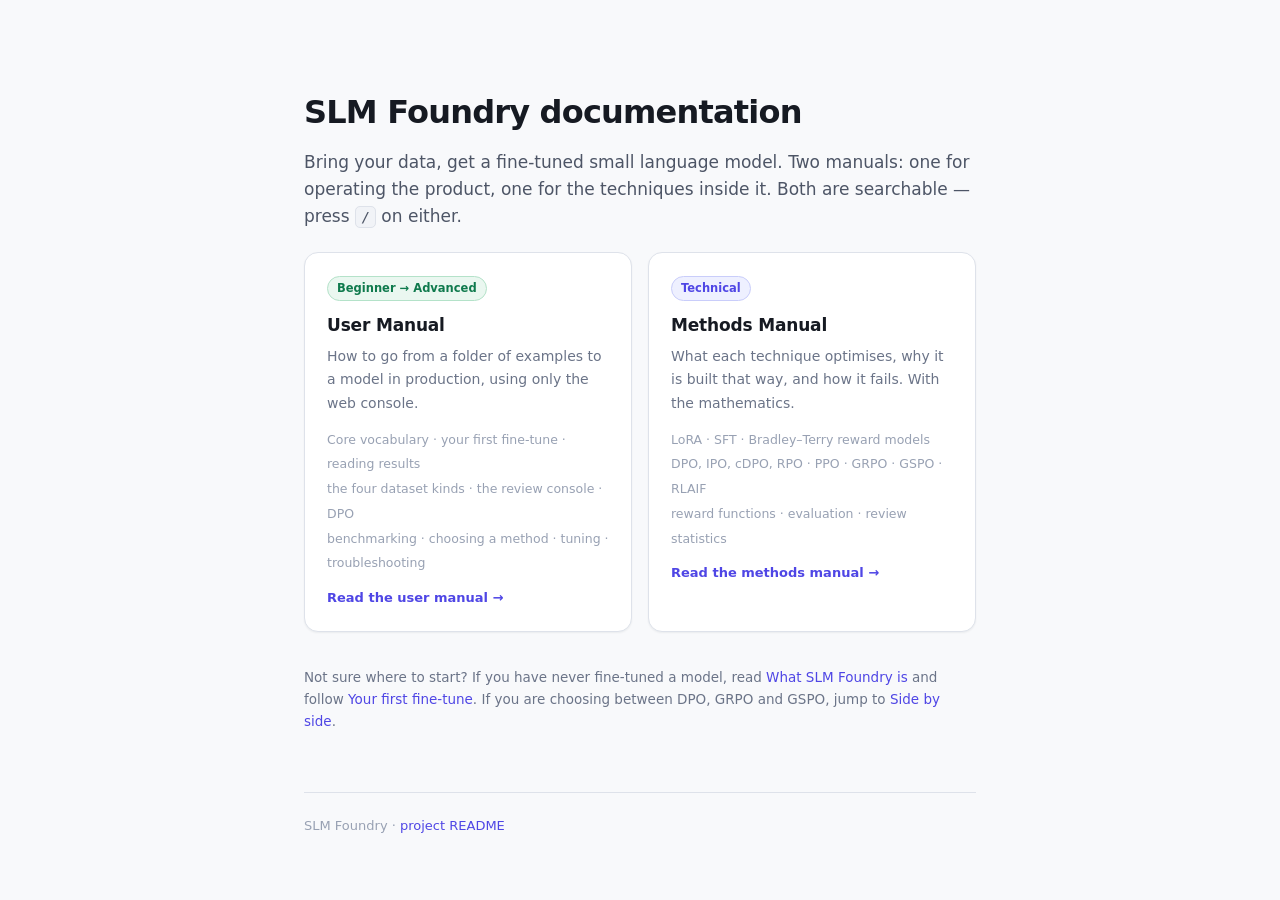
==== docs/index.html @ e9a1e12a "Add searchable user and methods manuals Two HTML manuals under docs/, sharing one stylesheet and one" ====
<!DOCTYPE html>
<html lang="en">
<head>
<meta charset="utf-8">
<meta name="viewport" content="width=device-width, initial-scale=1">
<title>SLM Foundry — Documentation</title>
<link rel="stylesheet" href="manual.css">
<style>
  .hero { max-width: 720px; margin: 0 auto; padding: 70px 24px 40px; }
  .cards { display: grid; grid-template-columns: repeat(2, minmax(0,1fr)); gap: 16px; }
  @media (max-width: 720px) { .cards { grid-template-columns: minmax(0,1fr); } }
  .card {
    display: block; padding: 22px; text-decoration: none; color: inherit;
    background: var(--surface); border: 1px solid var(--border);
    border-radius: var(--radius); box-shadow: var(--shadow-sm);
    transition: border-color .12s, transform .08s;
  }
  .card:hover { border-color: var(--accent); transform: translateY(-2px); text-decoration: none; }
  .card h3 { margin: 10px 0 6px; }
  .card p { color: var(--text-3); font-size: 14px; margin: 0 0 12px; }
  .card .in { font-size: 12.5px; color: var(--text-4); line-height: 1.7; }
  .card .go { color: var(--accent); font-size: 13px; font-weight: 560; margin-top: 12px; display: block; }
</style>
</head>
<body>
<div class="hero">
  <span class="mark" aria-hidden="true" style="width:38px;height:38px;border-radius:11px"></span>
  <h1 style="margin-top:16px">SLM Foundry documentation</h1>
  <p class="lede">
    Bring your data, get a fine-tuned small language model. Two manuals: one for
    operating the product, one for the techniques inside it. Both are searchable —
    press <code>/</code> on either.
  </p>

  <div class="cards">
    <a class="card" href="user-manual.html">
      <span class="chip beginner">Beginner → Advanced</span>
      <h3>User Manual</h3>
      <p>How to go from a folder of examples to a model in production, using only
         the web console.</p>
      <span class="in">
        Core vocabulary · your first fine-tune · reading results<br>
        the four dataset kinds · the review console · DPO<br>
        benchmarking · choosing a method · tuning · troubleshooting
      </span>
      <span class="go">Read the user manual →</span>
    </a>

    <a class="card" href="methods.html">
      <span class="chip advanced">Technical</span>
      <h3>Methods Manual</h3>
      <p>What each technique optimises, why it is built that way, and how it fails.
         With the mathematics.</p>
      <span class="in">
        LoRA · SFT · Bradley–Terry reward models<br>
        DPO, IPO, cDPO, RPO · PPO · GRPO · GSPO · RLAIF<br>
        reward functions · evaluation · review statistics
      </span>
      <span class="go">Read the methods manual →</span>
    </a>
  </div>

  <p style="margin-top:34px;font-size:13.5px;color:var(--text-3)">
    Not sure where to start? If you have never fine-tuned a model, read
    <a href="user-manual.html#what-is-it">What SLM Foundry is</a> and follow
    <a href="user-manual.html#first-run">Your first fine-tune</a>. If you are
    choosing between DPO, GRPO and GSPO, jump to
    <a href="methods.html#comparison">Side by side</a>.
  </p>

  <footer>SLM Foundry · <a href="../README.md">project README</a></footer>
</div>
</body>
</html>
---- docs/manual.css ----
/* SLM Foundry manuals — shared design system.
 *
 * Long-form reading, not a dashboard: a measured column, generous line height,
 * and colour reserved for the three things that must never be skimmed past —
 * a warning, a definition, and a piece of maths.
 */

:root {
  --n0:#ffffff; --n25:#fcfcfd; --n50:#f8f9fb; --n100:#f1f3f7; --n150:#e8ebf1;
  --n200:#dee2ea; --n300:#c6ccd8; --n400:#98a1b3; --n500:#6b7488;
  --n600:#4d5566; --n700:#353c4a; --n800:#242a35; --n900:#161a22;

  --bg: var(--n50);
  --surface: var(--n0);
  --surface-2: var(--n25);
  --surface-3: var(--n100);
  --border: var(--n200);
  --border-strong: var(--n300);
  --text: var(--n900);
  --text-2: var(--n600);
  --text-3: var(--n500);
  --text-4: var(--n400);

  --accent:#4f46e5; --accent-hover:#4338ca; --accent-soft:#eef0ff; --accent-border:#c9cdfa;
  --run:#1d6fd0;  --run-soft:#eaf2fd;  --run-border:#bcd8f6;
  --good:#0f7a4d; --good-soft:#eaf7f0; --good-border:#b4e2c9;
  --warn:#a3620a; --warn-soft:#fdf4e6; --warn-border:#f0d7ab;
  --bad:#b42318;  --bad-soft:#fdf0ef;  --bad-border:#f4c8c4;

  --radius:14px; --radius-sm:10px; --radius-xs:7px;
  --shadow-sm:0 1px 2px rgba(22,26,34,.06);
  --shadow:0 1px 3px rgba(22,26,34,.08), 0 6px 18px rgba(22,26,34,.05);
  --shadow-lg:0 12px 40px rgba(22,26,34,.16);

  --mono: ui-monospace, SFMono-Regular, "SF Mono", Menlo, monospace;
  --sans: -apple-system, BlinkMacSystemFont, "Segoe UI", Inter, system-ui, sans-serif;
  --serif: ui-serif, Georgia, "Iowan Old Style", "Times New Roman", serif;

  --sidebar: 268px;
  --topbar: 58px;
  color-scheme: light;
}

@media (prefers-color-scheme: dark) {
  :root:not([data-theme="light"]) {
    color-scheme: dark;
    --n0:#181b22; --n25:#1c1f27; --n50:#131519; --n100:#22262f; --n150:#2a2f39;
    --n200:#333945; --n300:#454c5b; --n400:#6f7889; --n500:#939bab;
    --n600:#b5bcc8; --n700:#d2d7df; --n800:#e6e9ee; --n900:#f4f6f9;
    --accent:#7c78f0; --accent-hover:#8f8bf5; --accent-soft:#242449; --accent-border:#3c3a72;
    --run:#5aa2ee;  --run-soft:#16283c;  --run-border:#264867;
    --good:#48c58c; --good-soft:#0f2b20; --good-border:#1d5138;
    --warn:#e0a94f; --warn-soft:#2e2413; --warn-border:#584318;
    --bad:#f0736a;  --bad-soft:#331a19;  --bad-border:#5e2c28;
    --shadow-sm:0 1px 2px rgba(0,0,0,.4);
    --shadow:0 1px 3px rgba(0,0,0,.45), 0 6px 18px rgba(0,0,0,.3);
    --shadow-lg:0 12px 40px rgba(0,0,0,.55);
  }
}
:root[data-theme="dark"] {
  color-scheme: dark;
  --n0:#181b22; --n25:#1c1f27; --n50:#131519; --n100:#22262f; --n150:#2a2f39;
  --n200:#333945; --n300:#454c5b; --n400:#6f7889; --n500:#939bab;
  --n600:#b5bcc8; --n700:#d2d7df; --n800:#e6e9ee; --n900:#f4f6f9;
  --accent:#7c78f0; --accent-hover:#8f8bf5; --accent-soft:#242449; --accent-border:#3c3a72;
  --run:#5aa2ee;  --run-soft:#16283c;  --run-border:#264867;
  --good:#48c58c; --good-soft:#0f2b20; --good-border:#1d5138;
  --warn:#e0a94f; --warn-soft:#2e2413; --warn-border:#584318;
  --bad:#f0736a;  --bad-soft:#331a19;  --bad-border:#5e2c28;
}

* { box-sizing: border-box; }
html { scroll-behavior: smooth; scroll-padding-top: calc(var(--topbar) + 16px); }
body {
  margin: 0; background: var(--bg); color: var(--text);
  font-family: var(--sans); font-size: 15px; line-height: 1.65;
  -webkit-font-smoothing: antialiased;
}

/* ------------------------------------------------------------------ topbar */
.topbar {
  position: sticky; top: 0; z-index: 60; height: var(--topbar);
  display: flex; align-items: center; gap: 14px; padding: 0 18px;
  background: color-mix(in srgb, var(--surface) 90%, transparent);
  backdrop-filter: blur(10px); border-bottom: 1px solid var(--border);
}
.brand { display: flex; align-items: center; gap: 9px; font-weight: 660;
  letter-spacing: -.02em; white-space: nowrap; }
.brand .doc { font-weight: 400; color: var(--text-4); }
.mark {
  width: 24px; height: 24px; border-radius: 7px; flex: 0 0 24px;
  background: linear-gradient(140deg, var(--accent), var(--run)); position: relative;
}
.mark::after { content:""; position:absolute; inset:6px 6px auto 6px; height:2px;
  border-radius:2px; background:rgba(255,255,255,.9);
  box-shadow:0 4px 0 rgba(255,255,255,.55), 0 8px 0 rgba(255,255,255,.3); }

.search-wrap { margin-left: auto; position: relative; width: min(380px, 42vw); }
.search-wrap input {
  width: 100%; font: inherit; font-size: 13.5px; color: var(--text);
  background: var(--surface-3); border: 1px solid var(--border);
  border-radius: 999px; padding: 7px 34px 7px 34px;
}
.search-wrap input:focus { outline: none; border-color: var(--accent);
  background: var(--surface); box-shadow: 0 0 0 3px var(--accent-soft); }
.search-wrap .icon { position: absolute; left: 12px; top: 50%; transform: translateY(-50%);
  color: var(--text-4); font-size: 13px; pointer-events: none; }
.search-wrap .slash {
  position: absolute; right: 10px; top: 50%; transform: translateY(-50%);
  font-family: var(--mono); font-size: 10.5px; color: var(--text-4);
  border: 1px solid var(--border-strong); border-radius: 4px; padding: 0 5px;
  pointer-events: none;
}
.search-wrap input:focus ~ .slash { display: none; }
.topbar .btn, .docnav a {
  appearance: none; cursor: pointer; font: inherit; font-size: 13px; font-weight: 540;
  padding: 6px 11px; border-radius: var(--radius-xs); text-decoration: none;
  border: 1px solid transparent; background: none; color: var(--text-3);
  white-space: nowrap;
}
.topbar .btn:hover, .docnav a:hover { background: var(--surface-3); color: var(--text); }
.docnav { display: flex; gap: 2px; }
.docnav a.here { background: var(--accent-soft); color: var(--accent); }

/* ------------------------------------------------------------------ layout */
.layout { display: grid; grid-template-columns: var(--sidebar) minmax(0,1fr); }
.toc {
  position: sticky; top: var(--topbar); align-self: start;
  height: calc(100vh - var(--topbar)); overflow-y: auto;
  padding: 20px 12px 60px 18px; border-right: 1px solid var(--border);
}
.toc h4 {
  margin: 18px 0 7px; font-size: 10.5px; text-transform: uppercase;
  letter-spacing: .08em; color: var(--text-4); font-weight: 680;
}
.toc h4:first-child { margin-top: 0; }
.toc a {
  display: block; padding: 4.5px 10px; border-radius: var(--radius-xs);
  color: var(--text-2); text-decoration: none; font-size: 13.5px; line-height: 1.4;
}
.toc a:hover { background: var(--surface-3); color: var(--text); }
.toc a.active { background: var(--accent-soft); color: var(--accent); font-weight: 560; }
.toc a.sub { padding-left: 22px; font-size: 12.5px; color: var(--text-3); }

main { padding: 34px 40px 120px; max-width: 860px; }
@media (max-width: 980px) {
  .layout { grid-template-columns: minmax(0,1fr); }
  .toc { display: none; }
  main { padding: 24px 20px 80px; }
  .search-wrap { width: 200px; }
}

/* --------------------------------------------------------------- typography */
h1 { font-size: 32px; letter-spacing: -.025em; margin: 0 0 10px; font-weight: 680; }
h2 {
  font-size: 23px; letter-spacing: -.02em; margin: 52px 0 14px; font-weight: 660;
  padding-bottom: 9px; border-bottom: 1px solid var(--border);
}
h3 { font-size: 17px; margin: 30px 0 10px; font-weight: 620; letter-spacing: -.01em; }
h4 { font-size: 14.5px; margin: 22px 0 8px; font-weight: 620; color: var(--text-2); }
p { margin: 0 0 14px; }
.lede { font-size: 17px; color: var(--text-2); line-height: 1.6; margin-bottom: 22px; }
ul, ol { margin: 0 0 14px; padding-left: 22px; }
li { margin-bottom: 6px; }
li > ul, li > ol { margin-top: 6px; }
a { color: var(--accent); text-decoration: none; }
a:hover { text-decoration: underline; }
strong { font-weight: 620; }
hr { border: 0; border-top: 1px solid var(--border); margin: 34px 0; }

code {
  font-family: var(--mono); font-size: .875em;
  background: var(--surface-3); border: 1px solid var(--border);
  padding: 1px 5px; border-radius: 5px; white-space: nowrap;
}
pre {
  background: var(--n900); color: #d7dbe4; border-radius: var(--radius-sm);
  padding: 14px 16px; overflow-x: auto; font-family: var(--mono);
  font-size: 12.5px; line-height: 1.6; margin: 0 0 16px;
}
:root[data-theme="dark"] pre { background: #0d0f13; }
@media (prefers-color-scheme: dark) { :root:not([data-theme="light"]) pre { background:#0d0f13; } }
pre code { background: none; border: 0; padding: 0; font-size: inherit;
  color: inherit; white-space: pre; }
pre .c { color: #7f8899; }        /* comment */
pre .k { color: #c39cf5; }        /* keyword */
pre .s { color: #8fd1a8; }        /* string  */
pre .n { color: #f0b26a; }        /* number  */

/* --------------------------------------------------------------- callouts */
.note, .warn-box, .def, .key {
  border: 1px solid var(--border); border-left-width: 3px;
  border-radius: var(--radius-sm); padding: 13px 16px; margin: 0 0 18px;
  background: var(--surface-2); font-size: 14.5px;
}
.note { border-left-color: var(--run); background: var(--run-soft); }
.warn-box { border-left-color: var(--warn); background: var(--warn-soft); border-color: var(--warn-border); }
.key { border-left-color: var(--good); background: var(--good-soft); border-color: var(--good-border); }
.note > :last-child, .warn-box > :last-child, .def > :last-child, .key > :last-child { margin-bottom: 0; }
.note .label, .warn-box .label, .key .label {
  display: block; font-size: 11px; text-transform: uppercase; letter-spacing: .07em;
  font-weight: 700; margin-bottom: 5px;
}
.note .label { color: var(--run); }
.warn-box .label { color: var(--warn); }
.key .label { color: var(--good); }

/* A definition: the plain-language meaning, always in the same shape. */
.def {
  border-left-color: var(--accent); background: var(--accent-soft);
  border-color: var(--accent-border);
}
.def dt {
  font-weight: 660; font-size: 15px; margin-bottom: 3px; color: var(--text);
}
.def dd { margin: 0 0 12px; color: var(--text-2); }
.def dd:last-child { margin-bottom: 0; }
.def .plain { font-style: italic; color: var(--accent); }

/* ------------------------------------------------------------------- maths */
.math {
  font-family: var(--mono); background: var(--surface-2);
  border: 1px solid var(--border); border-radius: var(--radius-sm);
  padding: 14px 18px; margin: 0 0 8px; overflow-x: auto;
  font-size: 13.5px; line-height: 1.9; white-space: pre;
}
.math .var { color: var(--accent); font-style: normal; }
.math-note { font-size: 13px; color: var(--text-3); margin: 0 0 18px; padding-left: 4px; }

/* ------------------------------------------------------------------ tables */
table { width: 100%; border-collapse: collapse; font-size: 14px; margin: 0 0 18px; }
th {
  text-align: left; font-size: 11px; text-transform: uppercase; letter-spacing: .05em;
  color: var(--text-4); font-weight: 680; padding: 9px 12px;
  border-bottom: 1px solid var(--border-strong);
}
td { padding: 10px 12px; border-bottom: 1px solid var(--border); vertical-align: top; }
tbody tr:last-child td { border-bottom: 0; }
td code { white-space: normal; }
.table-wrap { overflow-x: auto; margin-bottom: 18px; }
.table-wrap table { margin-bottom: 0; }

/* ------------------------------------------------------------------- chips */
.chip {
  display: inline-flex; align-items: center; gap: 5px; font-size: 11.5px;
  font-weight: 580; padding: 2px 9px; border-radius: 999px; white-space: nowrap;
  background: var(--surface-3); color: var(--text-2); border: 1px solid var(--border);
  font-family: var(--sans);
}
.chip.beginner    { background: var(--good-soft); color: var(--good); border-color: var(--good-border); }
.chip.intermediate{ background: var(--run-soft);  color: var(--run);  border-color: var(--run-border); }
.chip.advanced    { background: var(--accent-soft); color: var(--accent); border-color: var(--accent-border); }
.chip.warnc       { background: var(--warn-soft); color: var(--warn); border-color: var(--warn-border); }
.chips { display: flex; flex-wrap: wrap; gap: 6px; margin-bottom: 14px; }

/* --------------------------------------------------------------- filters */
.filters { display: flex; flex-wrap: wrap; gap: 7px; margin: 0 0 26px; }
.filters button {
  appearance: none; cursor: pointer; font: inherit; font-size: 13px; font-weight: 550;
  padding: 5px 13px; border-radius: 999px;
  border: 1px solid var(--border-strong); background: var(--surface); color: var(--text-2);
}
.filters button:hover { background: var(--surface-3); }
.filters button.on { background: var(--accent); border-color: var(--accent); color: #fff; }

/* --------------------------------------------------------------- sections */
section { scroll-margin-top: calc(var(--topbar) + 16px); }
section.hidden { display: none; }
.section-head { display: flex; align-items: center; gap: 10px; flex-wrap: wrap; }
.section-head h2 { border: 0; padding: 0; margin: 52px 0 0; }
.section-head + .rule { border-top: 1px solid var(--border); margin: 10px 0 16px; }

/* steps */
.steps { counter-reset: step; list-style: none; padding: 0; margin: 0 0 18px; }
.steps > li {
  counter-increment: step; position: relative; padding-left: 40px; margin-bottom: 18px;
}
.steps > li::before {
  content: counter(step); position: absolute; left: 0; top: 0;
  width: 26px; height: 26px; border-radius: 50%; display: grid; place-items: center;
  background: var(--accent-soft); color: var(--accent);
  font-size: 12.5px; font-weight: 700; border: 1px solid var(--accent-border);
}
.steps > li > strong:first-child { display: block; margin-bottom: 3px; }

/* search results */
mark { background: #ffe9a8; color: inherit; border-radius: 3px; padding: 0 2px; }
:root[data-theme="dark"] mark { background: #5c4a15; color: #f6e7bd; }
@media (prefers-color-scheme: dark) {
  :root:not([data-theme="light"]) mark { background:#5c4a15; color:#f6e7bd; }
}
.no-results {
  text-align: center; padding: 48px 20px; color: var(--text-3);
  border: 1px dashed var(--border-strong); border-radius: var(--radius);
}
.search-status {
  font-size: 13px; color: var(--text-3); margin-bottom: 18px;
  padding: 8px 12px; background: var(--surface-3); border-radius: var(--radius-xs);
}

/* footer */
footer {
  margin-top: 60px; padding-top: 22px; border-top: 1px solid var(--border);
  font-size: 13px; color: var(--text-4);
}
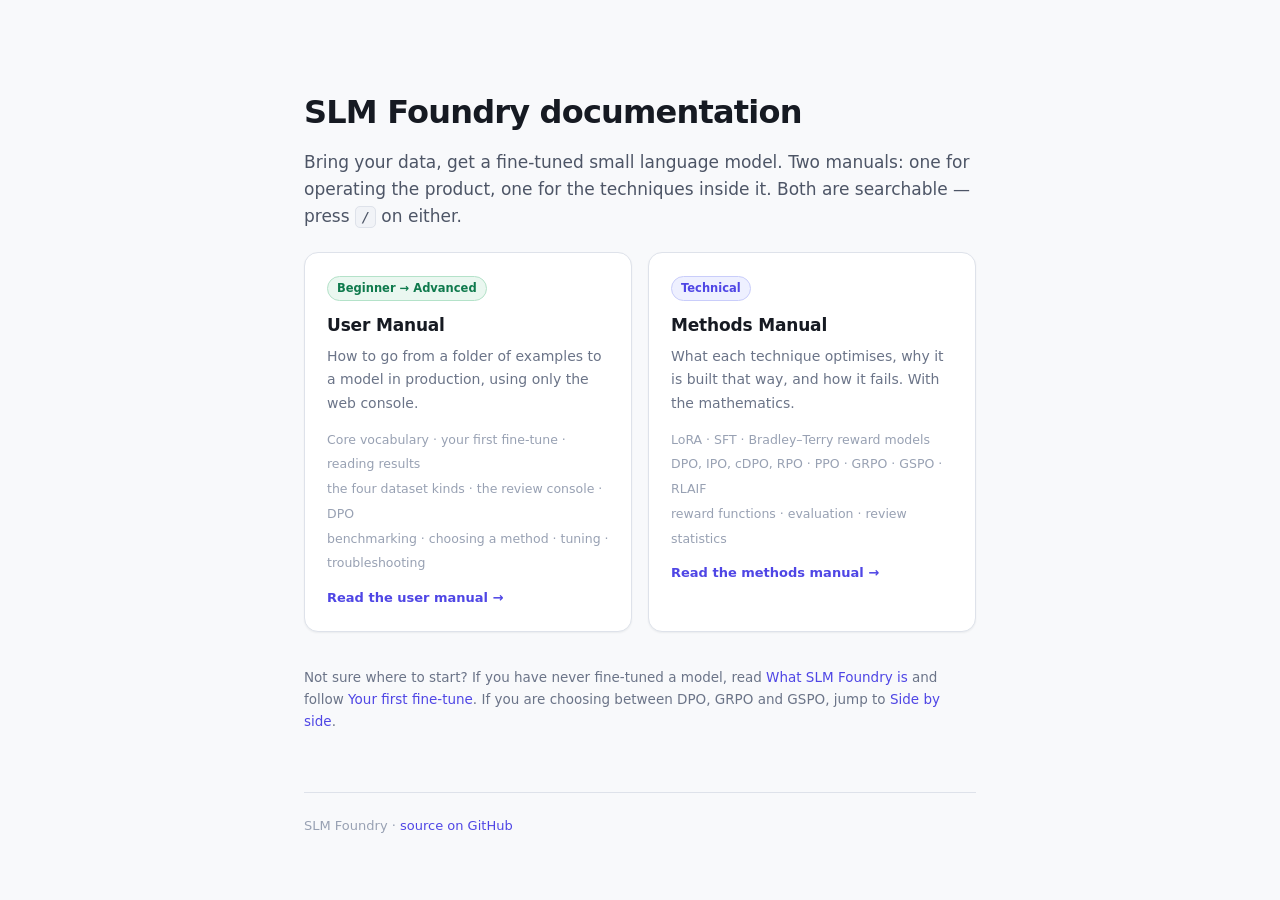
==== commit d9add02f: "docs: point the index footer at the repo, not a path outside the Pages root GitHub Pages serves docs" ====
--- a/docs/index.html
+++ b/docs/index.html
@@ -68,7 +68,7 @@
     <a href="methods.html#comparison">Side by side</a>.
   </p>
 
-  <footer>SLM Foundry · <a href="../README.md">project README</a></footer>
+  <footer>SLM Foundry · <a href="https://github.com/rgvvvg5mpz-collab/slm-foundry">source on GitHub</a></footer>
 </div>
 </body>
 </html>
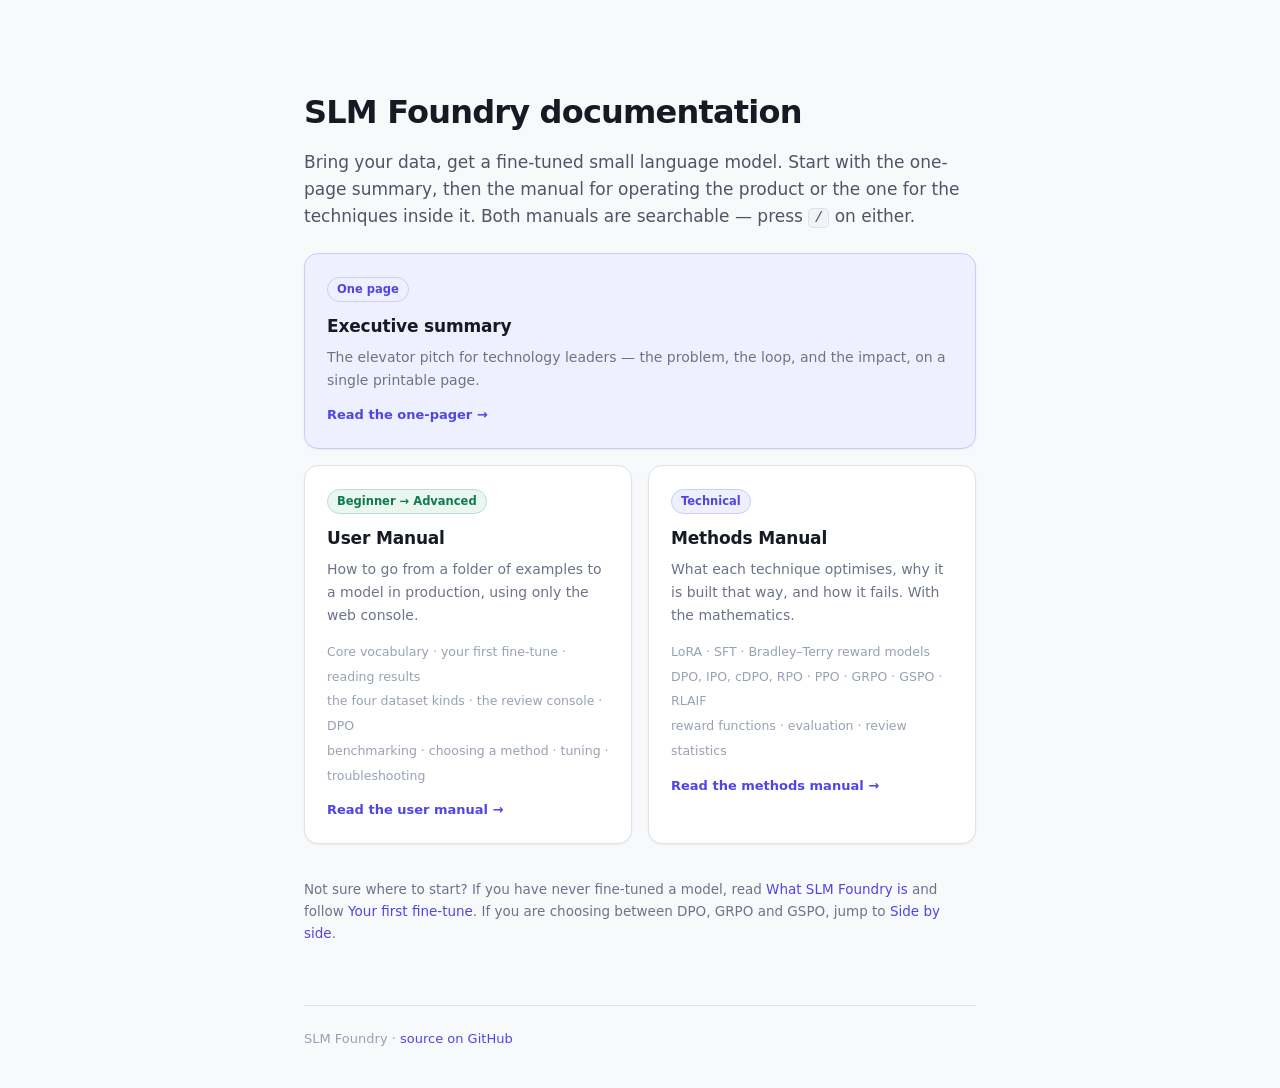
==== commit 9f16eb61: "Add a one-page executive summary The manuals answer "how do I use this" and "how does this work". Ne" ====
--- a/docs/index.html
+++ b/docs/index.html
@@ -27,10 +27,19 @@
   <span class="mark" aria-hidden="true" style="width:38px;height:38px;border-radius:11px"></span>
   <h1 style="margin-top:16px">SLM Foundry documentation</h1>
   <p class="lede">
-    Bring your data, get a fine-tuned small language model. Two manuals: one for
-    operating the product, one for the techniques inside it. Both are searchable —
-    press <code>/</code> on either.
+    Bring your data, get a fine-tuned small language model. Start with the one-page
+    summary, then the manual for operating the product or the one for the techniques
+    inside it. Both manuals are searchable — press <code>/</code> on either.
   </p>
+
+  <a class="card" href="exec-1-pager.html"
+     style="display:block;margin-bottom:16px;border-color:var(--accent-border);background:var(--accent-soft)">
+    <span class="chip advanced">One page</span>
+    <h3 style="margin-top:10px">Executive summary</h3>
+    <p style="margin-bottom:0">The elevator pitch for technology leaders — the problem, the loop,
+       and the impact, on a single printable page.</p>
+    <span class="go">Read the one-pager →</span>
+  </a>
 
   <div class="cards">
     <a class="card" href="user-manual.html">
